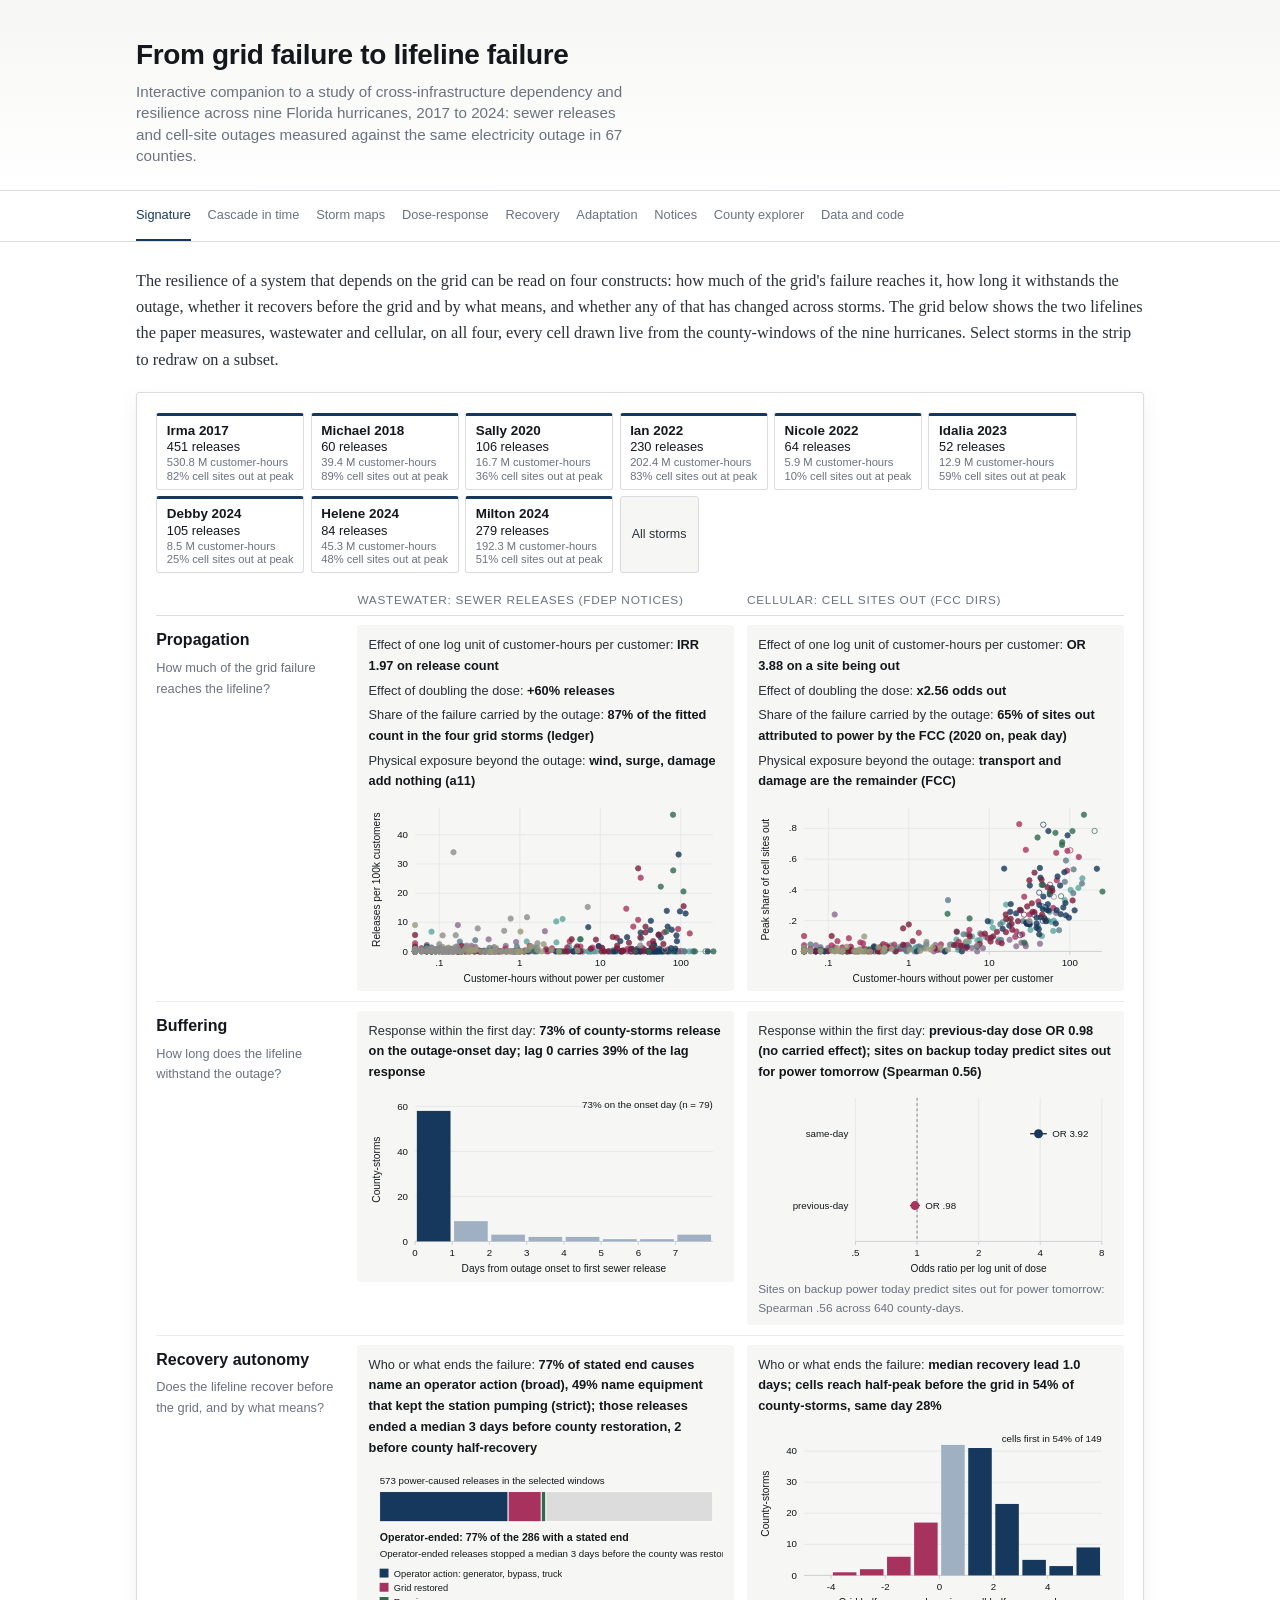
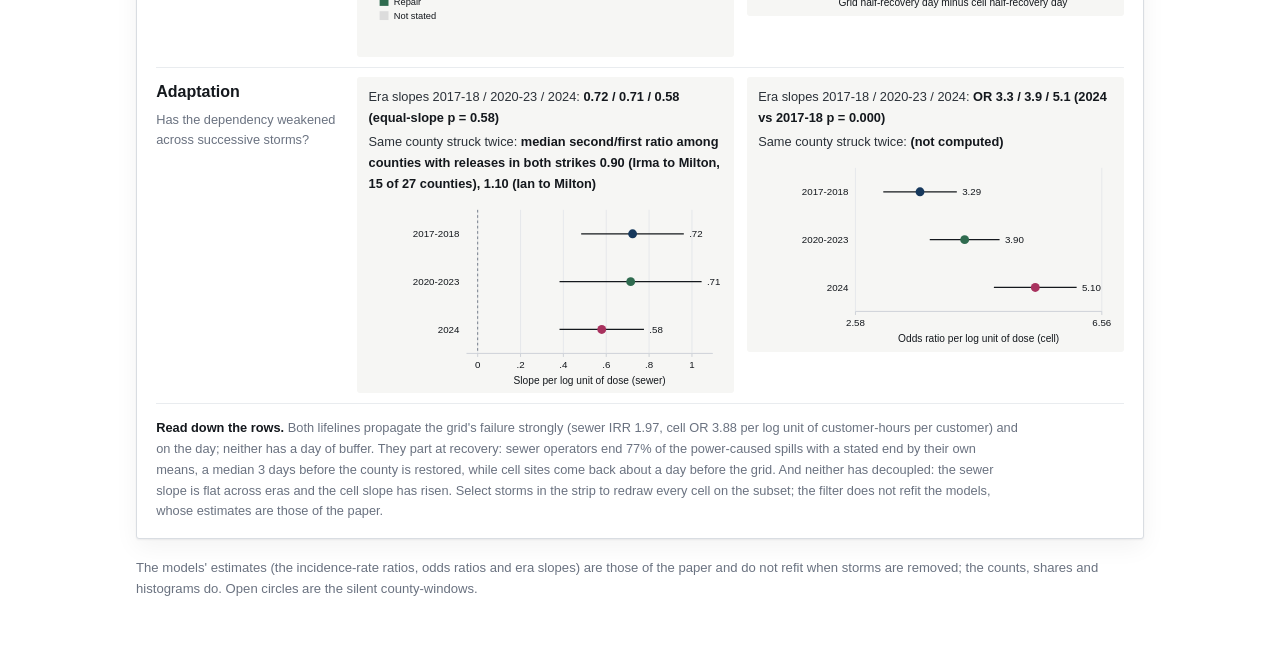
==== index.html @ 40927e12 "Companion site for the grid-to-lifeline study: nine interactive pages built from the analysis result" ====
<!DOCTYPE html>
<html lang="en">
<head>
<meta charset="utf-8">
<meta name="viewport" content="width=device-width, initial-scale=1">
<title>From grid failure to lifeline failure</title>
<meta name="description" content="Interactive companion to a study of cross-infrastructure dependency and resilience across nine Florida hurricanes: sewer releases and cell-site outages against the same electricity outage.">
<link rel="stylesheet" href="css/style.css">
</head>
<body>

<a class="skip" href="#page">Skip to content</a>
<header class="masthead" id="masthead"></header>
<nav class="sitenav" id="sitenav" aria-label="Pages"></nav>

<main id="page" class="section">
  <p class="standfirst">The resilience of a system that depends on the grid can be read on four constructs: how much of the grid's failure reaches it, how long it withstands the outage, whether it recovers before the grid and by what means, and whether any of that has changed across storms. The grid below shows the two lifelines the paper measures, wastewater and cellular, on all four, every cell drawn live from the county-windows of the nine hurricanes. Select storms in the strip to redraw on a subset.</p>

  <div class="chart-block" id="chart"></div>

  <p class="note">The models' estimates (the incidence-rate ratios, odds ratios and era slopes) are those of the paper and do not refit when storms are removed; the counts, shares and histograms do. Open circles are the silent county-windows.</p>

</main>

<div id="tooltip" class="tooltip" role="status" aria-live="polite"></div>

<script type="module" src="js/pages/signature.js"></script>
</body>
</html>
---- css/style.css ----
/* ==========================================================
   From grid failure to lifeline failure
   Companion site stylesheet. Light mode only, one column of
   reading width with full-width chart blocks, typographic
   scale tuned for long-form academic reading.
   ========================================================== */

:root {
  /* palette: the paper's figure colors, so the site and the
     manuscript read as one system */
  --navy: #16385c;
  --wine: #7b1e3b;
  --ink: #14181d;
  --body: #2b3138;
  --muted: #6a7280;
  --rule: #d9dde2;
  --rule-soft: #e9ecef;
  --paper: #ffffff;
  --wash: #f6f6f4;
  --wash-2: #eef0f1;
  --accent: #16385c;
  --nodata: #e3e3e0;
  --focus: #b7791f;

  --serif: "Iowan Old Style", "Palatino Linotype", Palatino, Georgia,
    "Times New Roman", serif;
  --sans: -apple-system, BlinkMacSystemFont, "Segoe UI", Roboto,
    "Helvetica Neue", Arial, sans-serif;
  --mono: "SFMono-Regular", Consolas, "Liberation Mono", Menlo,
    monospace;

  --w-read: 42rem;
  --w-wide: 66rem;
  --shadow: 0 1px 2px rgba(20, 24, 29, .06),
            0 8px 24px rgba(20, 24, 29, .05);
}

* { box-sizing: border-box; }

html { -webkit-text-size-adjust: 100%; }

body {
  margin: 0;
  background: var(--paper);
  color: var(--body);
  font-family: var(--serif);
  font-size: 18px;
  line-height: 1.62;
  text-rendering: optimizeLegibility;
}

h1, h2, h3, h4 {
  font-family: var(--sans);
  color: var(--ink);
  line-height: 1.22;
  letter-spacing: -.012em;
  margin: 0 0 .5em;
}

a { color: var(--navy); }

.skip {
  position: absolute;
  left: -9999px;
}
.skip:focus {
  left: 1rem; top: 1rem; z-index: 99;
  background: var(--paper); padding: .5rem .8rem;
}

/* ------------------------------------------------ masthead */

.masthead {
  border-bottom: 1px solid var(--rule);
  background:
    linear-gradient(180deg, var(--wash) 0%, var(--paper) 100%);
}
.masthead-inner {
  max-width: var(--w-wide);
  margin: 0 auto;
  padding: 2.4rem 1.5rem 1.5rem;
}
.masthead h1 {
  font-size: clamp(1.35rem, 2.6vw, 1.75rem);
  max-width: 46ch;
  margin-bottom: .3em;
}
.masthead .subtitle {
  font-family: var(--sans);
  font-size: .95rem;
  color: var(--muted);
  max-width: 60ch;
  line-height: 1.4;
  margin: 0;
}
.masthead .byline {
  font-family: var(--sans);
  font-size: .86rem;
  color: var(--muted);
  margin: 0;
}
.masthead .byline strong { color: var(--ink); font-weight: 600; }

/* inner pages carry a slim header instead of the full hero */
.masthead-inner.compact {
  padding: 1.15rem 1.5rem 1rem;
  display: flex;
  flex-wrap: wrap;
  align-items: baseline;
  gap: .1rem 1rem;
}
.masthead-inner.compact .homelink {
  font-family: var(--sans);
  font-weight: 600;
  font-size: 1.02rem;
  color: var(--ink);
  text-decoration: none;
  letter-spacing: -.01em;
}
.masthead-inner.compact .homelink:hover { color: var(--navy); }
.masthead-inner.compact .crumb {
  font-family: var(--sans);
  font-size: .88rem;
  color: var(--muted);
  margin: 0;
}
.masthead-inner.compact .crumb::before {
  content: "/";
  color: var(--rule);
  margin-right: 1rem;
}

/* ------------------------------------------------ nav */

.sitenav {
  position: sticky;
  top: 0;
  z-index: 40;
  background: rgba(255, 255, 255, .94);
  backdrop-filter: saturate(180%) blur(8px);
  border-bottom: 1px solid var(--rule);
}
.sitenav-inner {
  max-width: var(--w-wide);
  margin: 0 auto;
  padding: 0 1.5rem;
  overflow-x: auto;
}
.sitenav ul {
  display: flex;
  gap: 1.05rem;
  list-style: none;
  margin: 0;
  padding: 0;
  white-space: nowrap;
}
.sitenav a {
  display: block;
  font-family: var(--sans);
  font-size: .8rem;
  color: var(--muted);
  text-decoration: none;
  padding: .85rem 0;
  border-bottom: 2px solid transparent;
}
.sitenav a:hover { color: var(--ink); }
.sitenav a.active {
  color: var(--navy);
  border-bottom-color: var(--navy);
}

/* ------------------------------------------------ sections */

main { display: block; }

.section {
  max-width: var(--w-wide);
  margin: 0 auto;
  padding: 1.6rem 1.5rem 3rem;
  border-bottom: 1px solid var(--rule-soft);
}
.section:last-of-type { border-bottom: none; }

.section > h2 {
  font-size: clamp(1.5rem, 3.2vw, 2.1rem);
  max-width: 24ch;
  margin-bottom: .7rem;
}
.lede p, .closing p {
  max-width: var(--w-read);
}
/* the standfirst introduces a full-width figure, so it runs the full
   width of the section rather than leaving the right side empty */
.standfirst {
  font-size: 1.02rem;
  color: var(--body);
  margin: 0 0 1.2rem;
}
.lede p { margin: 0 0 1.1rem; }
.note {
  font-family: var(--sans);
  font-size: .82rem;
  color: var(--muted);
  margin: 1.1rem 0 0;
}

/* ------------------------------------------------ key figures */

.findings article { border-top: 3px solid var(--navy); padding-top: .9rem; }
.findings h3 { font-size: 1rem; margin-bottom: .4rem; }
.findings p { font-size: .95rem; margin: 0; color: var(--body); }

/* ------------------------------------------------ chart blocks */

.chart-block {
  background: var(--paper);
  border: 1px solid var(--rule);
  border-radius: 3px;
  box-shadow: var(--shadow);
  padding: 1.2rem 1.2rem 1rem;
  margin: 0 0 .4rem;
}

.controls {
  display: flex;
  flex-wrap: wrap;
  gap: .9rem 1.4rem;
  align-items: flex-end;
  padding-bottom: 1rem;
  margin-bottom: 1rem;
  border-bottom: 1px solid var(--rule-soft);
}
.control { display: flex; flex-direction: column; gap: .35rem; }
.control > label,
.control > .label,
.control-head > .label {
  font-family: var(--sans);
  font-size: .7rem;
  letter-spacing: .07em;
  text-transform: uppercase;
  color: var(--muted);
}
.control-row { display: flex; flex-wrap: wrap; gap: .3rem; }
.control.grow { flex: 1 1 14rem; }

/* grid variant: fixed tracks, so a control whose readout changes width
   as it is dragged cannot push its neighbours onto another line */
.controls.grid {
  display: grid;
  grid-template-columns: repeat(auto-fit, minmax(15rem, 1fr));
  align-items: start;
}
.controls.grid .readout { display: block; margin-top: .15rem; }

/* stacked variant: one group per row, ruled off from the next, so a
   long list of choices can use the full width */
.controls.rows { display: block; }
.controls-row {
  display: flex;
  flex-wrap: wrap;
  gap: .9rem 1.6rem;
  align-items: flex-end;
}
.controls-row + .controls-row {
  margin-top: .85rem;
  padding-top: .85rem;
  border-top: 1px solid var(--rule-soft);
}
.controls-row.actions { justify-content: space-between; }
.control.full { flex: 1 1 100%; }
.control.full .chips { max-width: none; }
.control-head {
  display: flex;
  align-items: center;
  justify-content: space-between;
  gap: 1rem;
  margin-bottom: .5rem;
}
.control-head input[type="search"] { min-width: 12rem; }

/* a button that acts rather than selects, so it does not read as one
   of the chips beside it */
.btn-quiet {
  font-family: var(--sans);
  font-size: .78rem;
  border: 1px solid var(--rule);
  background: var(--wash);
  color: var(--body);
  border-radius: 3px;
  padding: .3rem .7rem;
  cursor: pointer;
  line-height: 1.4;
}
.btn-quiet:hover { border-color: var(--muted); color: var(--ink); }

/* segmented buttons */
.seg {
  display: inline-flex;
  flex-wrap: wrap;
  gap: 2px;
  background: var(--wash-2);
  padding: 2px;
  border-radius: 3px;
}
.seg button {
  font-family: var(--sans);
  font-size: .8rem;
  border: 0;
  background: transparent;
  color: var(--muted);
  padding: .35rem .6rem;
  border-radius: 2px;
  cursor: pointer;
  line-height: 1.2;
}
.seg button:hover { color: var(--ink); }
.seg button[aria-pressed="true"] {
  background: var(--paper);
  color: var(--ink);
  box-shadow: 0 1px 2px rgba(20, 24, 29, .12);
  font-weight: 600;
}
.seg.storms button[aria-pressed="true"] {
  box-shadow: inset 0 -2px 0 var(--sw, var(--navy)),
              0 1px 2px rgba(20, 24, 29, .12);
}

/* chips (multi-select) */
.chips { display: flex; flex-wrap: wrap; gap: .3rem; max-width: 46rem; }
.chip {
  font-family: var(--sans);
  font-size: .76rem;
  border: 1px solid var(--rule);
  background: var(--paper);
  color: var(--muted);
  border-radius: 999px;
  padding: .2rem .62rem;
  cursor: pointer;
  line-height: 1.5;
}
.chip:hover { border-color: var(--muted); color: var(--ink); }
.chip[aria-pressed="true"] {
  background: var(--navy);
  border-color: var(--navy);
  color: #fff;
  font-weight: 500;
}
.chip.focal { border-style: dashed; }

select, input[type="search"], input[type="number"] {
  font-family: var(--sans);
  font-size: .84rem;
  color: var(--ink);
  background: var(--paper);
  border: 1px solid var(--rule);
  border-radius: 3px;
  padding: .34rem .5rem;
  max-width: 100%;
}
select:focus, input:focus, button:focus-visible {
  outline: 2px solid var(--focus);
  outline-offset: 1px;
}

input[type="range"] {
  width: 100%;
  min-width: 11rem;
  accent-color: var(--navy);
}

.check {
  font-family: var(--sans);
  font-size: .82rem;
  color: var(--body);
  display: inline-flex;
  align-items: center;
  gap: .4rem;
  cursor: pointer;
}

.readout {
  font-family: var(--sans);
  font-size: .8rem;
  color: var(--muted);
}
.readout strong { color: var(--ink); font-weight: 600; }

/* figure area */
.figure { width: 100%; }
/* charts draw inside their own viewBox, and the map's background land
   runs well past Florida, so the box clips rather than spills */
.figure svg { display: block; width: 100%; height: auto; overflow: hidden; }
.figure text { font-family: var(--sans); fill: var(--ink); }

.caption {
  font-family: var(--sans);
  font-size: .8rem;
  color: var(--muted);
  margin: .9rem 0 0;
  max-width: 54rem;
}
.caption b { color: var(--ink); font-weight: 600; }

.legend {
  display: flex;
  flex-wrap: wrap;
  gap: .35rem 1.1rem;
  font-family: var(--sans);
  font-size: .78rem;
  color: var(--body);
  margin: .7rem 0 0;
}
.legend .item { display: inline-flex; align-items: center; gap: .38rem; }
.legend .swatch {
  width: 1.1rem; height: 3px; border-radius: 2px; display: inline-block;
}
.legend .dot {
  width: .62rem; height: .62rem; border-radius: 50%; display: inline-block;
}

/* small data tables inside chart blocks */
.dtable {
  width: 100%;
  border-collapse: collapse;
  font-family: var(--sans);
  font-size: .8rem;
  margin-top: 1rem;
}
.dtable th, .dtable td {
  text-align: right;
  padding: .32rem .5rem;
  border-bottom: 1px solid var(--rule-soft);
  white-space: nowrap;
}
.dtable th:first-child, .dtable td:first-child {
  text-align: left; white-space: normal;
}
.dtable thead th {
  color: var(--muted);
  font-weight: 600;
  border-bottom: 1px solid var(--rule);
}
.dtable tbody tr:last-child td { border-bottom: none; }
.dtable td.num { font-variant-numeric: tabular-nums; }
/* a table of prose rather than estimates: read it left to right */
.dtable.text th, .dtable.text td {
  text-align: left;
  white-space: normal;
  vertical-align: top;
}

.panelgrid {
  display: grid;
  grid-template-columns: minmax(0, 1.55fr) minmax(0, 1fr);
  gap: 1.6rem;
  align-items: start;
}
.sidecard {
  background: var(--wash);
  border: 1px solid var(--rule-soft);
  border-radius: 3px;
  padding: .95rem 1rem;
  font-family: var(--sans);
}
.sidecard h4 {
  font-size: .78rem;
  letter-spacing: .07em;
  text-transform: uppercase;
  color: var(--muted);
  margin: 0 0 .6rem;
}
.sidecard p { font-size: .84rem; margin: 0 0 .6rem; }
.sidecard .big {
  font-size: 1.5rem;
  font-weight: 600;
  color: var(--navy);
  letter-spacing: -.02em;
}
.sidecard .verdict {
  font-size: .92rem;
  font-weight: 600;
  color: var(--ink);
  margin-top: .2rem;
}
.sidecard dl { margin: 0; font-size: .82rem; }
.sidecard dt { color: var(--muted); }
.sidecard dd {
  margin: 0 0 .55rem;
  color: var(--ink);
  font-variant-numeric: tabular-nums;
}

/* ------------------------------------------------ home page cards */

h3.rule {
  font-size: 1.05rem;
  margin: 3rem 0 1.2rem;
  padding-top: 1rem;
  border-top: 1px solid var(--rule);
}

.card:hover { background: var(--wash); }
.card:hover .go { color: var(--navy); }

/* ------------------------------------------------ closing + sources */

.closing {
  border-left: 3px solid var(--wine);
  padding: .1rem 0 .1rem 1.1rem;
  margin: 2.4rem 0 1rem;
}
.closing h3 { font-size: 1.05rem; }
.closing p { margin: 0; }

.sources { font-family: var(--sans); font-size: .88rem; }
.sources table { width: 100%; border-collapse: collapse; }
.sources th, .sources td {
  text-align: left;
  padding: .45rem .6rem .45rem 0;
  border-bottom: 1px solid var(--rule-soft);
  vertical-align: top;
}
.sources thead th {
  font-size: .72rem;
  letter-spacing: .07em;
  text-transform: uppercase;
  color: var(--muted);
  border-bottom: 1px solid var(--rule);
}

/* ------------------------------------------------ methods page */

h4.algo {
  font-family: var(--sans);
  font-size: .82rem;
  letter-spacing: .04em;
  color: var(--ink);
  margin: 1.4rem 0 .4rem;
}
.pseudo {
  font-family: Consolas, "SF Mono", Menlo, monospace;
  font-size: .74rem;
  line-height: 1.5;
  color: var(--ink);
  background: var(--wash);
  border-left: 2px solid var(--navy);
  padding: .8rem 1rem;
  margin: 0;
  overflow-x: auto;
  white-space: pre;
  tab-size: 4;
}

/* importance ranking, drawn as bars so the order is readable at a
   glance without another chart module */
.ranks {
  font-family: var(--sans);
  font-size: .8rem;
  margin-top: .8rem;
}
.rank {
  display: grid;
  grid-template-columns: minmax(9rem, 16rem) minmax(0, 1fr) 3.2rem;
  align-items: center;
  gap: .7rem;
  padding: .16rem 0;
}
.rank .bar {
  display: block;
  background: var(--wash-2);
  height: .62rem;
  border-radius: 1px;
}
.rank .bar i { display: block; height: 100%; background: var(--navy); }
.rank .val {
  text-align: right;
  color: var(--muted);
  font-variant-numeric: tabular-nums;
}

/* ------------------------------------------------ tooltip */

.tooltip {
  position: fixed;
  z-index: 60;
  pointer-events: none;
  opacity: 0;
  transition: opacity .09s ease-out;
  background: rgba(255, 255, 255, .98);
  border: 1px solid var(--rule);
  box-shadow: var(--shadow);
  border-radius: 3px;
  padding: .5rem .62rem;
  font-family: var(--sans);
  font-size: .8rem;
  color: var(--body);
  max-width: 17rem;
  line-height: 1.4;
}
.tooltip.on { opacity: 1; }
.tooltip .t-title {
  font-weight: 600;
  color: var(--ink);
  margin-bottom: .25rem;
}
.tooltip .t-row {
  display: flex;
  justify-content: space-between;
  gap: 1.1rem;
  font-variant-numeric: tabular-nums;
}
.tooltip .t-row span:last-child { color: var(--ink); font-weight: 500; }
.tooltip .t-note { color: var(--muted); margin-top: .3rem; }

/* ------------------------------------------------ loading + errors */

.loading, .errorbox {
  font-family: var(--sans);
  font-size: .88rem;
  color: var(--muted);
  padding: 2rem 0;
}
.errorbox {
  color: var(--wine);
  background: #fdf6f7;
  border: 1px solid #f0dde2;
  border-radius: 3px;
  padding: 1rem 1.1rem;
}
.errorbox code {
  font-family: var(--mono);
  background: #fff;
  padding: .1em .35em;
  border: 1px solid var(--rule);
  border-radius: 2px;
}

/* ------------------------------------------------ responsive */

@media (max-width: 900px) {
  .panelgrid { grid-template-columns: 1fr; }
}
@media (max-width: 640px) {
  body { font-size: 17px; }
  .masthead-inner { padding: 2.8rem 1.1rem 1.9rem; }
  .section { padding: 1.3rem 1.1rem .8rem; }
  .chart-block { padding: .9rem .8rem .8rem; }
  .keyfigs { grid-template-columns: repeat(2, 1fr); }
}

@media print {
  .sitenav, .tooltip { display: none; }
  .chart-block { box-shadow: none; break-inside: avoid; }
}

/* ------------------------------------------------ Paper 5 additions */

/* storm strip on the signature page */
.stormstrip {
  display: flex;
  flex-wrap: wrap;
  gap: .4rem;
  align-items: stretch;
  margin-bottom: 1.1rem;
}
.stormcard {
  font-family: var(--sans);
  text-align: left;
  border: 1px solid var(--rule);
  border-top: 3px solid var(--sw, var(--navy));
  background: var(--paper);
  border-radius: 3px;
  padding: .45rem .6rem;
  cursor: pointer;
  display: flex;
  flex-direction: column;
  gap: .1rem;
  min-width: 8.6rem;
  color: var(--body);
}
.stormcard[aria-pressed="false"] { opacity: .38; }
.stormcard:hover { border-color: var(--muted); }
.stormcard .sc-name { font-weight: 600; color: var(--ink); font-size: .84rem; }
.stormcard .sc-num { font-size: .8rem; color: var(--ink); }
.stormcard .sc-sub { font-size: .7rem; color: var(--muted); }

/* the signature grid */
.siggrid { display: grid; gap: .6rem; }
.sig-head, .sig-row {
  display: grid;
  grid-template-columns: minmax(10rem, 1fr) minmax(0, 2fr) minmax(0, 2fr);
  gap: .8rem;
  align-items: start;
}
.sig-head { border-bottom: 1px solid var(--rule); padding-bottom: .3rem; }
.sig-col {
  font-family: var(--sans);
  font-size: .74rem;
  letter-spacing: .06em;
  text-transform: uppercase;
  color: var(--muted);
}
.sig-row { border-bottom: 1px solid var(--rule-soft); padding-bottom: .6rem; }
.sig-label a {
  font-family: var(--sans);
  font-weight: 600;
  font-size: 1rem;
  color: var(--ink);
  text-decoration: none;
}
.sig-label a:hover { color: var(--navy); text-decoration: underline; }
.sig-label p { font-family: var(--sans); font-size: .8rem; color: var(--muted); margin: .2rem 0 0; }
.sig-cell { background: var(--wash); border-radius: 3px; padding: .6rem .7rem .4rem; }
.sig-metric { font-family: var(--sans); font-size: .8rem; margin: 0 0 .25rem; color: var(--body); }
.sig-metric b { color: var(--ink); }
.figure.mini { margin-top: .4rem; }
.mini-note { font-family: var(--sans); font-size: .74rem; color: var(--muted); margin: .3rem 0 0; }

/* cascade page: two equal columns */
.panelgrid.wide { grid-template-columns: minmax(0, 1.4fr) minmax(0, 1fr); }

/* stage list on the data page */
details.stage {
  font-family: var(--sans);
  font-size: .86rem;
  border-bottom: 1px solid var(--rule-soft);
  padding: .45rem 0;
}
details.stage summary { cursor: pointer; color: var(--ink); }
details.stage p { margin: .4rem 0 0; }

/* expanded notice row */
tr.detail td { white-space: normal !important; text-align: left !important; background: var(--wash); }
tr.detail p { margin: .3rem 0; font-family: var(--serif); font-size: .9rem; line-height: 1.5; }
.dtable tbody tr:hover td { background: var(--wash-2); }
button:disabled { opacity: .4; cursor: default; }

@media (max-width: 900px) {
  .sig-head, .sig-row { grid-template-columns: 1fr; }
  .panelgrid.wide { grid-template-columns: 1fr; }
}

.tablewrap { overflow-x: auto; max-width: 100%; }
.chart-block > h3.rule:first-child { margin-top: 0; padding-top: 0; border-top: none; }
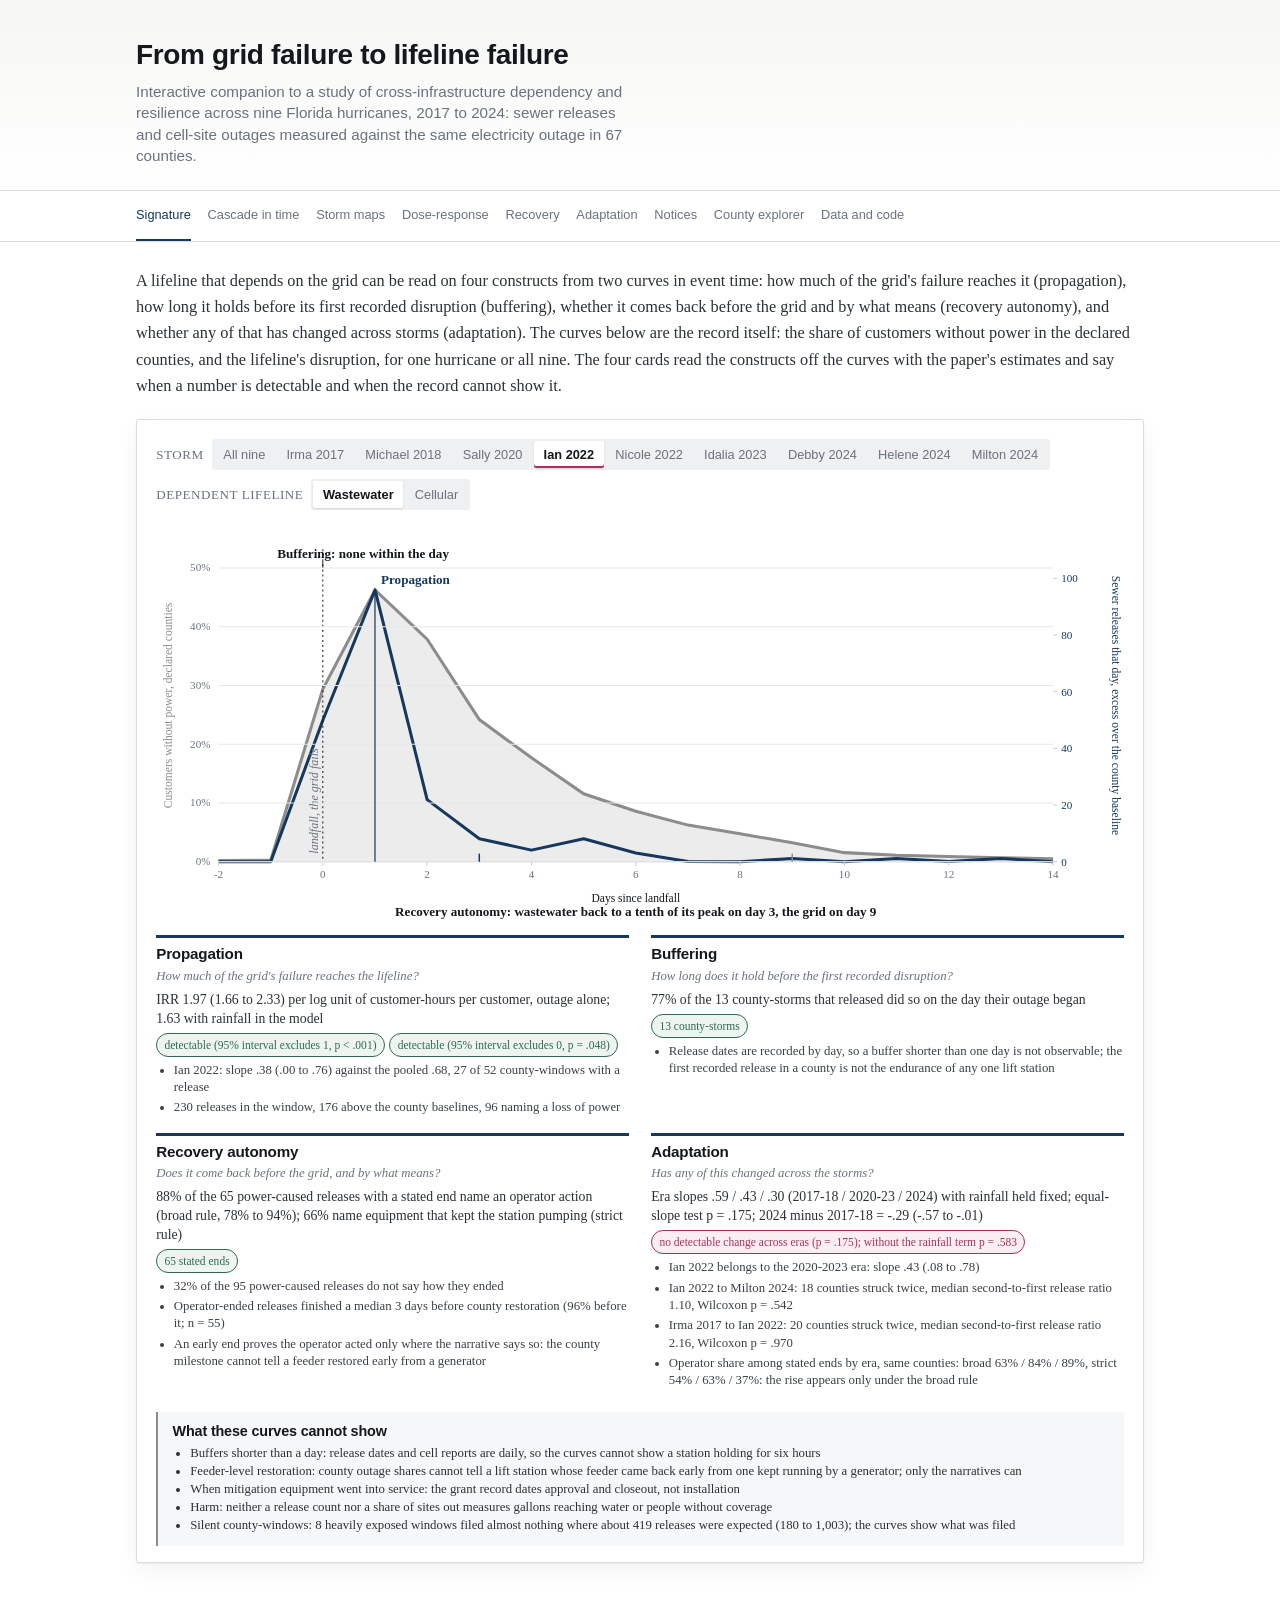
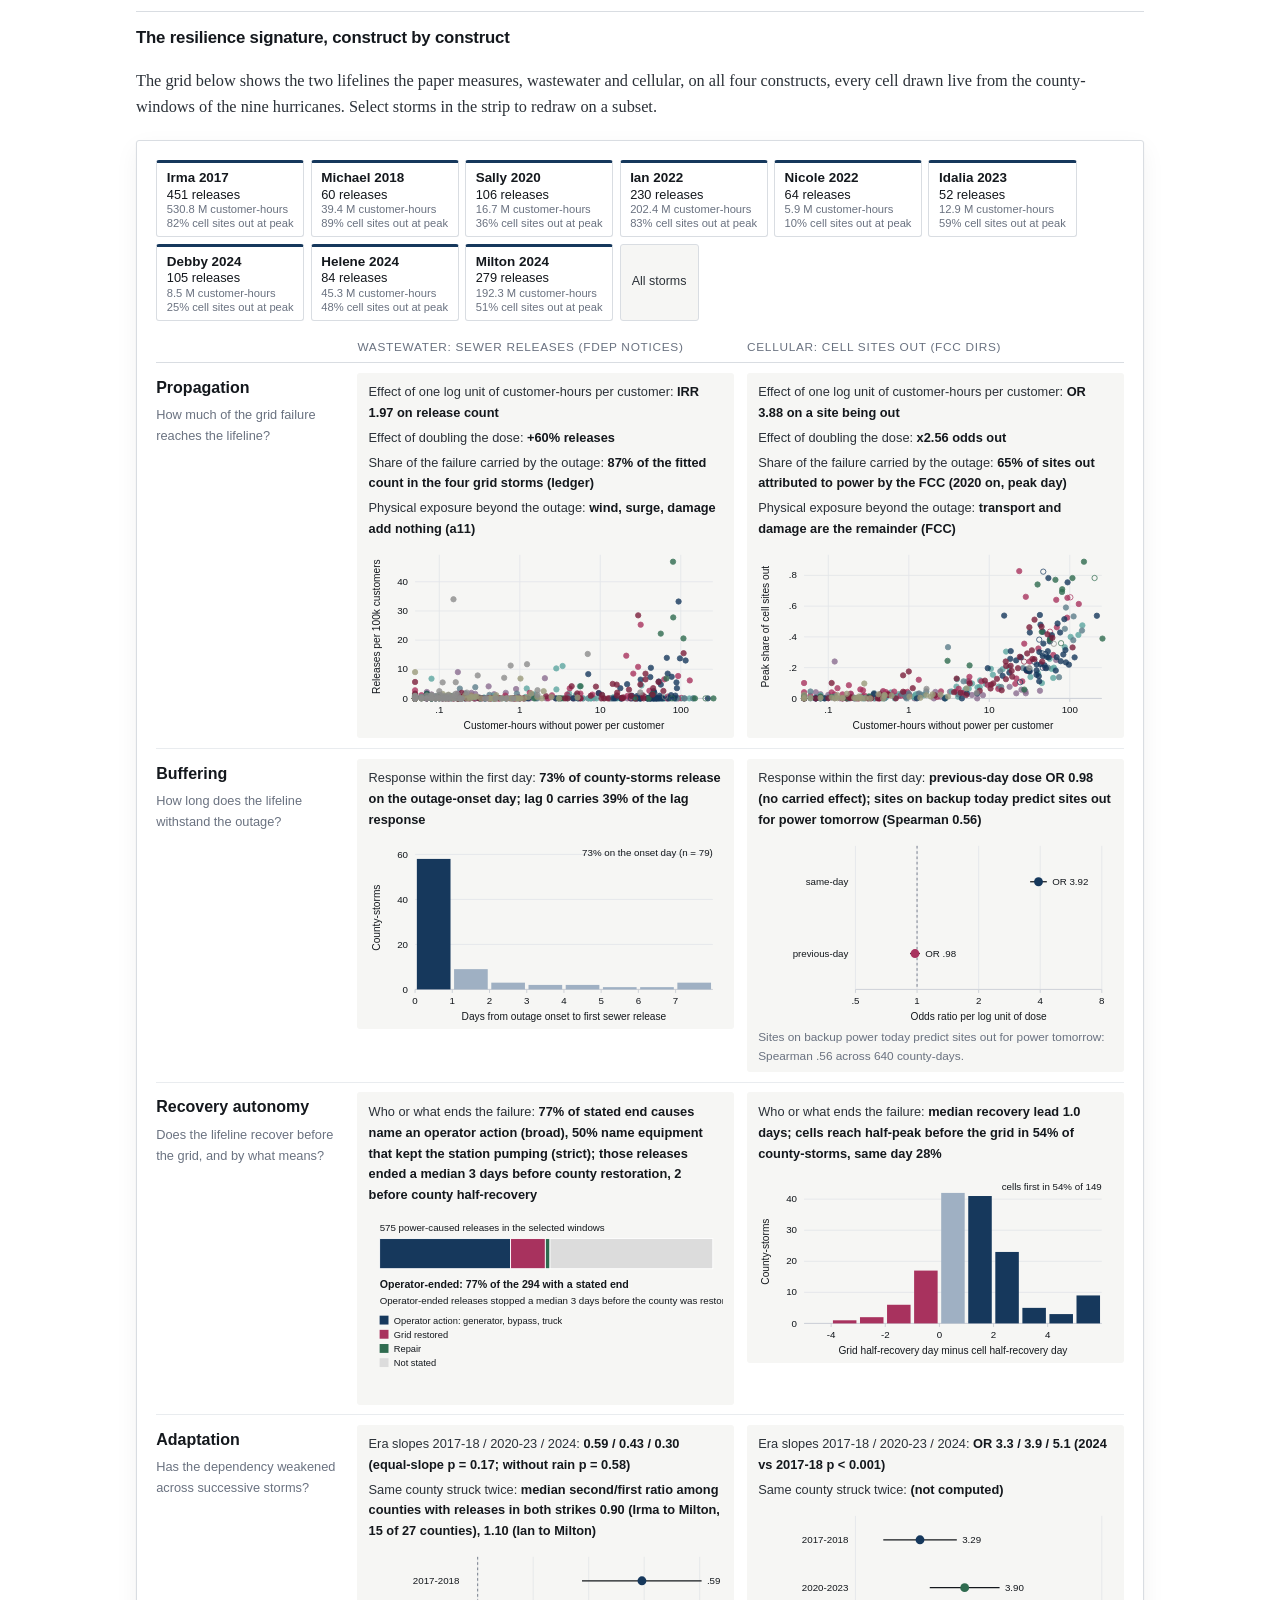
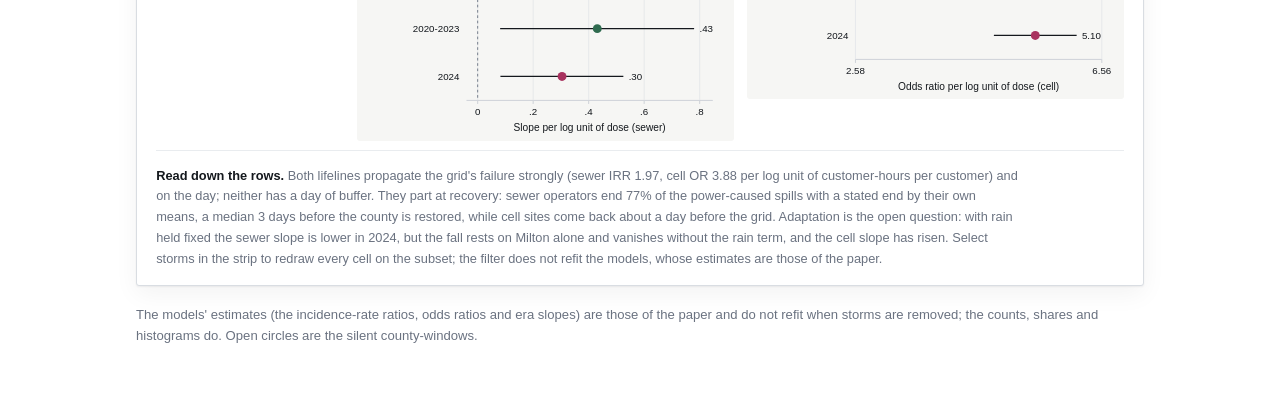
==== commit 8b1a9cae: "Landing hero: the two curves of Fig 1 drawn from the record, with the four constructs read off them" ====
--- a/index.html
+++ b/index.html
@@ -14,7 +14,12 @@
 <nav class="sitenav" id="sitenav" aria-label="Pages"></nav>
 
 <main id="page" class="section">
-  <p class="standfirst">The resilience of a system that depends on the grid can be read on four constructs: how much of the grid's failure reaches it, how long it withstands the outage, whether it recovers before the grid and by what means, and whether any of that has changed across storms. The grid below shows the two lifelines the paper measures, wastewater and cellular, on all four, every cell drawn live from the county-windows of the nine hurricanes. Select storms in the strip to redraw on a subset.</p>
+  <p class="standfirst">A lifeline that depends on the grid can be read on four constructs from two curves in event time: how much of the grid's failure reaches it (propagation), how long it holds before its first recorded disruption (buffering), whether it comes back before the grid and by what means (recovery autonomy), and whether any of that has changed across storms (adaptation). The curves below are the record itself: the share of customers without power in the declared counties, and the lifeline's disruption, for one hurricane or all nine. The four cards read the constructs off the curves with the paper's estimates and say when a number is detectable and when the record cannot show it.</p>
+
+  <div class="chart-block" id="twocurves"></div>
+
+  <h3 class="rule">The resilience signature, construct by construct</h3>
+  <p class="standfirst">The grid below shows the two lifelines the paper measures, wastewater and cellular, on all four constructs, every cell drawn live from the county-windows of the nine hurricanes. Select storms in the strip to redraw on a subset.</p>
 
   <div class="chart-block" id="chart"></div>
 
--- a/css/style.css
+++ b/css/style.css
@@ -742,3 +742,27 @@
 
 .tablewrap { overflow-x: auto; max-width: 100%; }
 .chart-block > h3.rule:first-child { margin-top: 0; padding-top: 0; border-top: none; }
+
+
+/* ---- the two curves (landing hero) ---- */
+.tc-controls { display: flex; flex-wrap: wrap; gap: .6rem 1.6rem; align-items: center; margin-bottom: .6rem; }
+.tc-ctl { display: flex; align-items: center; gap: .5rem; flex-wrap: wrap; }
+.tc-lbl { font-size: .82rem; color: var(--muted, #6a7280); text-transform: uppercase; letter-spacing: .04em; }
+.tc-stage { display: block; }
+.tc-chart svg { width: 100%; height: auto; display: block; }
+.tc-cards { display: grid; grid-template-columns: 1fr 1fr; gap: .6rem 1.4rem; margin-top: .8rem; }
+@media (max-width: 760px) { .tc-cards { grid-template-columns: 1fr; } }
+.tc-card { border-top: 3px solid var(--navy); padding: .45rem 0 .2rem; }
+.tc-card h3 { margin: 0 0 .1rem; font-size: .95rem; }
+.tc-q { margin: 0 0 .3rem; font-size: .8rem; color: var(--muted, #6a7280); font-style: italic; }
+.tc-head { margin: 0 0 .3rem; font-size: .86rem; line-height: 1.35; }
+.tc-badges { margin: 0 0 .3rem; display: flex; flex-wrap: wrap; gap: .3rem; }
+.tc-badge { display: inline-block; font-size: .72rem; padding: .1rem .45rem; border-radius: 999px; border: 1px solid #c9ced4; color: #3a4048; background: #f6f7f8; }
+.tc-badge.ok { border-color: #2f6b4f; color: #2f6b4f; background: #eef5f1; }
+.tc-badge.weak { border-color: #a8325e; color: #a8325e; background: #f9eef2; }
+.tc-badge.none { border-color: #8c8c8c; color: #6a7280; }
+.tc-card ul { margin: 0; padding-left: 1.1rem; font-size: .8rem; line-height: 1.35; color: #3a4048; }
+.tc-card li { margin-bottom: .2rem; }
+.tc-limits { margin-top: 1rem; padding: .7rem .9rem; background: #f6f7f8; border-left: 2px solid #8c8c8c; }
+.tc-limits h3 { margin: 0 0 .3rem; font-size: .9rem; }
+.tc-limits ul { margin: 0; padding-left: 1.1rem; font-size: .8rem; line-height: 1.4; }
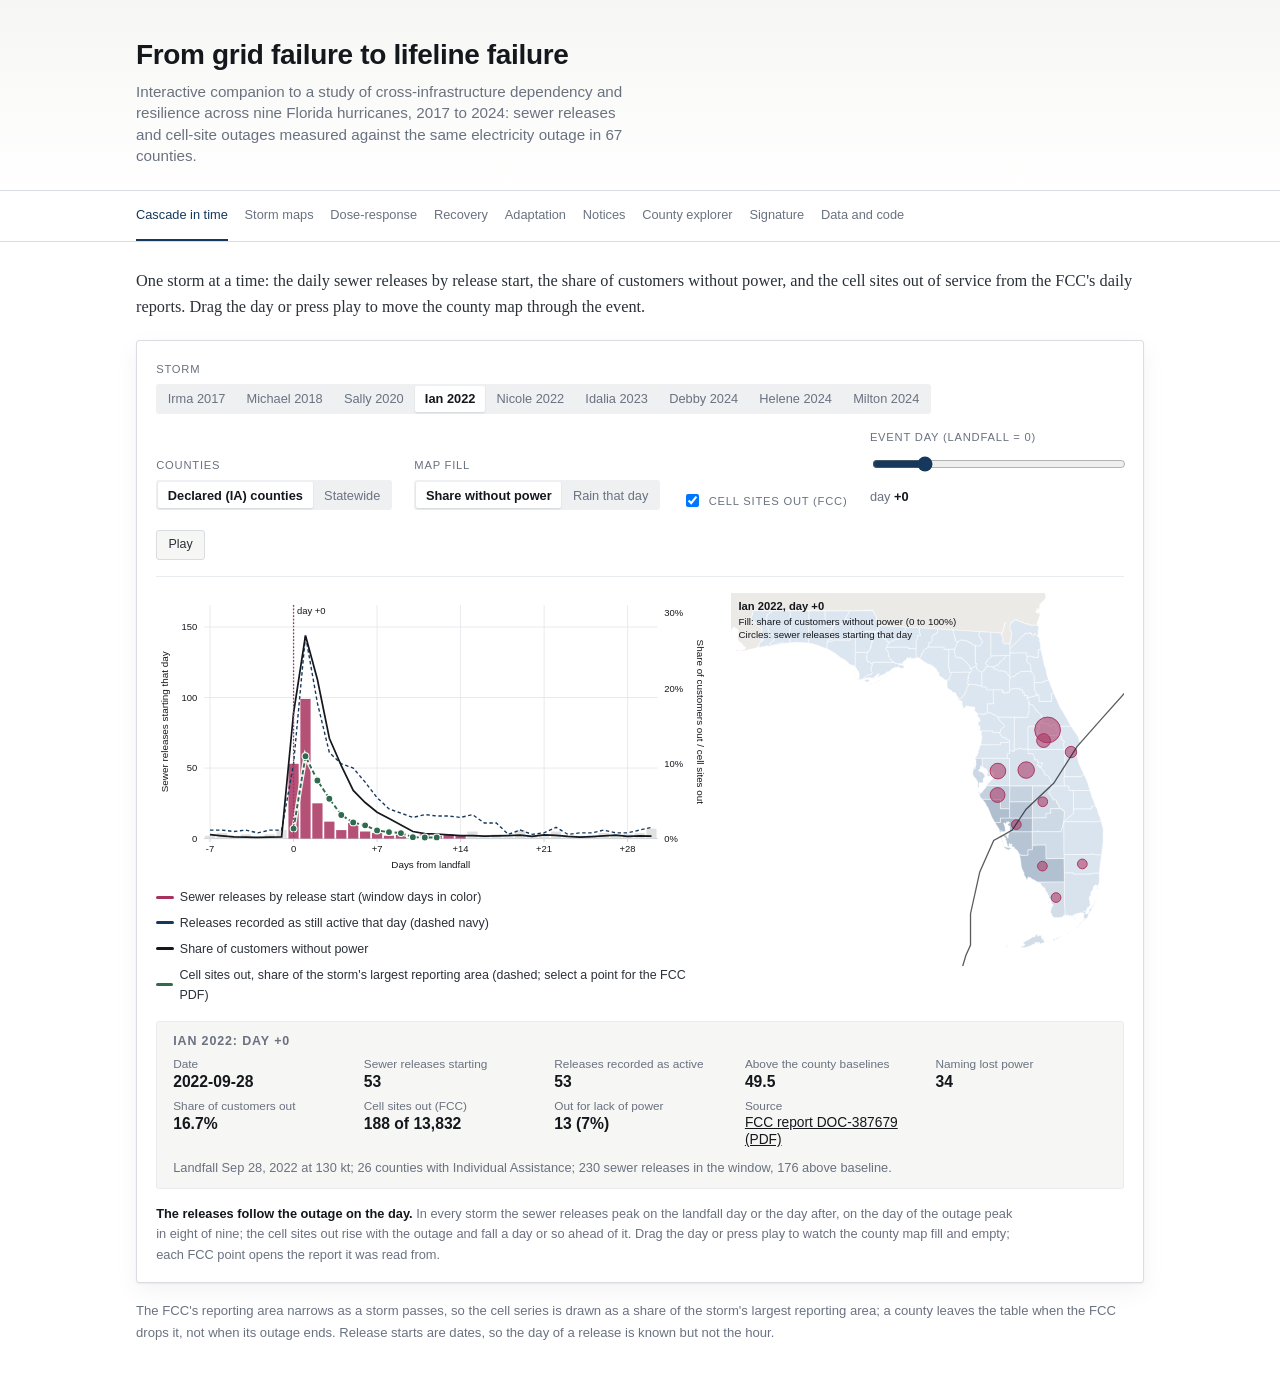
==== commit 9b847045: "Cascade in time is the landing page; the signature moves to its own tab; the day board runs full wid" ====
--- a/index.html
+++ b/index.html
@@ -10,25 +10,20 @@
 <body>
 
 <a class="skip" href="#page">Skip to content</a>
-<header class="masthead" id="masthead"></header>
-<nav class="sitenav" id="sitenav" aria-label="Pages"></nav>
+<header class="masthead" id="masthead"><div class="masthead-inner"><h1>From grid failure to lifeline failure</h1><p class="subtitle">Interactive companion to a study of cross-infrastructure dependency and resilience across nine Florida hurricanes, 2017 to 2024.</p></div></header>
+<nav class="sitenav" id="sitenav" aria-label="Pages"><div class="sitenav-inner"><ul><li><a href="index.html" class="active" aria-current="page">Cascade in time</a></li><li><a href="map.html">Storm maps</a></li><li><a href="dose.html">Dose-response</a></li><li><a href="recovery.html">Recovery</a></li><li><a href="adaptation.html">Adaptation</a></li><li><a href="notices.html">Notices</a></li><li><a href="county.html">County explorer</a></li><li><a href="signature.html">Signature</a></li><li><a href="data.html">Data and code</a></li></ul></div></nav>
 
 <main id="page" class="section">
-  <p class="standfirst">A lifeline that depends on the grid can be read on four constructs from two curves in event time: how much of the grid's failure reaches it (propagation), how long it holds before its first recorded disruption (buffering), whether it comes back before the grid and by what means (recovery autonomy), and whether any of that has changed across storms (adaptation). The curves below are the record itself: the share of customers without power in the declared counties, and the lifeline's disruption, for one hurricane or all nine. The four cards read the constructs off the curves with the paper's estimates and say when a number is detectable and when the record cannot show it.</p>
-
-  <div class="chart-block" id="twocurves"></div>
-
-  <h3 class="rule">The resilience signature, construct by construct</h3>
-  <p class="standfirst">The grid below shows the two lifelines the paper measures, wastewater and cellular, on all four constructs, every cell drawn live from the county-windows of the nine hurricanes. Select storms in the strip to redraw on a subset.</p>
+  <p class="standfirst">One storm at a time: the daily sewer releases by release start, the share of customers without power, and the cell sites out of service from the FCC's daily reports. Drag the day or press play to move the county map through the event.</p>
 
   <div class="chart-block" id="chart"></div>
 
-  <p class="note">The models' estimates (the incidence-rate ratios, odds ratios and era slopes) are those of the paper and do not refit when storms are removed; the counts, shares and histograms do. Open circles are the silent county-windows.</p>
+  <p class="note">The FCC's reporting area narrows as a storm passes, so the cell series is drawn as a share of the storm's largest reporting area; a county leaves the table when the FCC drops it, not when its outage ends. Release starts are dates, so the day of a release is known but not the hour.</p>
 
 </main>
 
 <div id="tooltip" class="tooltip" role="status" aria-live="polite"></div>
 
-<script type="module" src="js/pages/signature.js"></script>
+<script type="module" src="js/pages/cascade.js"></script>
 </body>
 </html>
--- a/css/style.css
+++ b/css/style.css
@@ -766,3 +766,25 @@
 .tc-limits { margin-top: 1rem; padding: .7rem .9rem; background: #f6f7f8; border-left: 2px solid #8c8c8c; }
 .tc-limits h3 { margin: 0 0 .3rem; font-size: .9rem; }
 .tc-limits ul { margin: 0; padding-left: 1.1rem; font-size: .8rem; line-height: 1.4; }
+
+
+/* ---- loading state ---- */
+.is-loading { min-height: 260px; position: relative; }
+.loading { display: flex; flex-direction: column; align-items: center; justify-content: center; gap: .45rem;
+  min-height: 240px; color: var(--muted, #6a7280); font-size: .9rem; }
+.loading-sub { font-size: .78rem; color: #8c8c8c; }
+.spinner { width: 28px; height: 28px; border-radius: 50%; border: 3px solid #e4e7ea; border-top-color: var(--navy);
+  animation: spin .9s linear infinite; }
+@keyframes spin { to { transform: rotate(360deg); } }
+@media (prefers-reduced-motion: reduce) { .spinner { animation: none; border-top-color: #8c8c8c; } }
+
+
+/* ---- the day board under the cascade panels ---- */
+.dayboard { margin-top: 1rem; padding: .75rem 1rem .6rem; }
+.dayboard h4 { margin-bottom: .5rem; }
+.kvgrid { display: grid; grid-template-columns: repeat(auto-fit, minmax(150px, 1fr)); gap: .45rem 1.2rem; }
+.kv { display: flex; flex-direction: column; gap: .05rem; min-width: 0; }
+.kv-k { font-size: .74rem; color: var(--muted); line-height: 1.2; }
+.kv-v { font-size: .98rem; color: var(--ink); font-variant-numeric: tabular-nums; font-weight: 600; line-height: 1.25; }
+a.kv-v { font-weight: 500; font-size: .86rem; }
+.dayboard-foot { margin: .6rem 0 0 !important; color: var(--muted); font-size: .8rem !important; }
